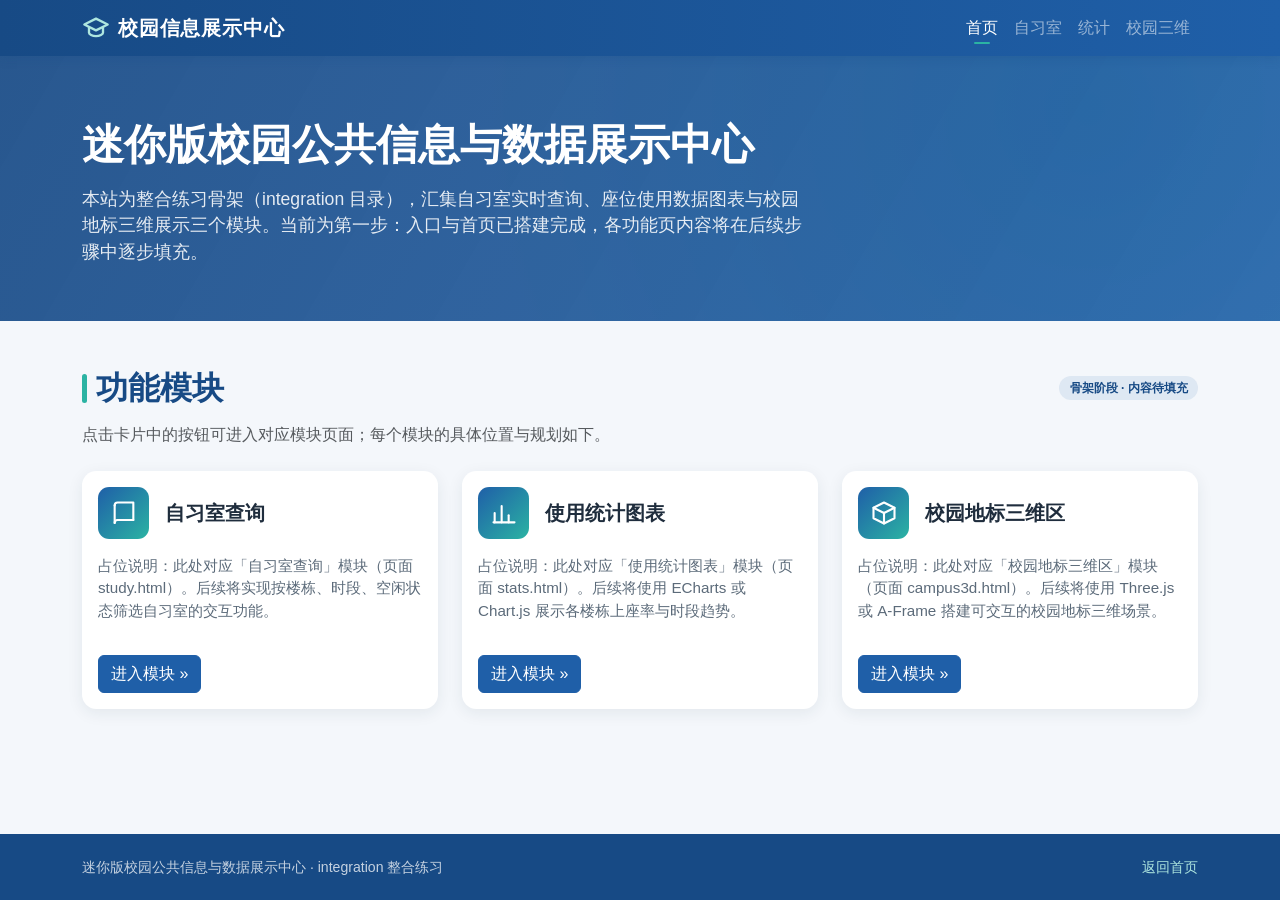
==== integration/index.html @ 42fd1b95 "feat: 搭建整合骨架与首页导航卡片 - 新建 integration 目录，本地引入 Bootstrap 5.3.3 与自定义 CSS - index.html 搭建四入口导航栏（首页/自习室/统" ====
<!DOCTYPE html>
<html lang="zh-CN">
<head>
  <meta charset="UTF-8">
  <meta name="viewport" content="width=device-width, initial-scale=1.0">
  <title>首页 - 校园公共信息与数据展示中心</title>
  <link rel="stylesheet" href="lib/bootstrap/css/bootstrap.min.css">
  <link rel="stylesheet" href="css/style.css">
</head>
<body>

  <!-- ============ 统一导航栏（四个模块入口） ============ -->
  <nav class="navbar navbar-expand-lg campus-navbar sticky-top" data-bs-theme="dark">
    <div class="container">
      <a class="navbar-brand d-flex align-items-center gap-2" href="index.html">
        <svg class="brand-logo" width="28" height="28" viewBox="0 0 24 24" fill="none" stroke="currentColor" stroke-width="2" stroke-linecap="round" stroke-linejoin="round" aria-hidden="true">
          <path d="M22 9 12 4 2 9l10 5 10-5Z"></path>
          <path d="M6 11.5V16c0 1.2 2.7 3 6 3s6-1.8 6-3v-4.5"></path>
        </svg>
        <span>校园信息展示中心</span>
      </a>
      <button class="navbar-toggler" type="button" data-bs-toggle="collapse" data-bs-target="#mainNav"
              aria-controls="mainNav" aria-expanded="false" aria-label="切换导航">
        <span class="navbar-toggler-icon"></span>
      </button>
      <div class="collapse navbar-collapse" id="mainNav">
        <ul class="navbar-nav ms-auto mb-2 mb-lg-0">
          <li class="nav-item">
            <a class="nav-link active" aria-current="page" href="index.html">首页</a>
          </li>
          <li class="nav-item">
            <a class="nav-link" href="study.html">自习室</a>
          </li>
          <li class="nav-item">
            <a class="nav-link" href="stats.html">统计</a>
          </li>
          <li class="nav-item">
            <a class="nav-link" href="campus3d.html">校园三维</a>
          </li>
        </ul>
      </div>
    </div>
  </nav>

  <!-- ============ 横幅 ============ -->
  <header class="campus-hero">
    <div class="container">
      <h1>迷你版校园公共信息与数据展示中心</h1>
      <p>本站为整合练习骨架（integration 目录），汇集自习室实时查询、座位使用数据图表与校园地标三维展示三个模块。当前为第一步：入口与首页已搭建完成，各功能页内容将在后续步骤中逐步填充。</p>
    </div>
  </header>

  <!-- ============ 首页模块卡片区块 ============ -->
  <main class="container my-5">
    <section>
      <div class="d-flex flex-wrap align-items-center justify-content-between gap-2 mb-3">
        <h2 class="section-title mb-0">功能模块</h2>
        <span class="tag-skeleton">骨架阶段 · 内容待填充</span>
      </div>
      <p class="text-muted mb-4">点击卡片中的按钮可进入对应模块页面；每个模块的具体位置与规划如下。</p>

      <div class="row g-4">

        <!-- 卡片 1：自习室查询 -->
        <div class="col-12 col-md-6 col-lg-4">
          <div class="card module-card">
            <div class="card-body d-flex flex-column">
              <div class="d-flex align-items-center gap-3 mb-3">
                <span class="module-icon">
                  <svg width="28" height="28" viewBox="0 0 24 24" fill="none" stroke="currentColor" stroke-width="1.8" stroke-linecap="round" stroke-linejoin="round" aria-hidden="true">
                    <path d="M4 5.5A2.5 2.5 0 0 1 6.5 3H20v15H6.5A2.5 2.5 0 0 0 4 20.5"></path>
                    <path d="M4 5.5v15"></path>
                    <path d="M20 18H6.5"></path>
                  </svg>
                </span>
                <h3 class="card-title h5 mb-0">自习室查询</h3>
              </div>
              <p class="card-text flex-grow-1">占位说明：此处对应「自习室查询」模块（页面 study.html）。后续将实现按楼栋、时段、空闲状态筛选自习室的交互功能。</p>
              <a class="btn btn-campus mt-3 align-self-start" href="study.html">进入模块 &raquo;</a>
            </div>
          </div>
        </div>

        <!-- 卡片 2：使用统计图表 -->
        <div class="col-12 col-md-6 col-lg-4">
          <div class="card module-card">
            <div class="card-body d-flex flex-column">
              <div class="d-flex align-items-center gap-3 mb-3">
                <span class="module-icon">
                  <svg width="28" height="28" viewBox="0 0 24 24" fill="none" stroke="currentColor" stroke-width="1.8" stroke-linecap="round" stroke-linejoin="round" aria-hidden="true">
                    <path d="M4 20v-8"></path>
                    <path d="M10 20V6"></path>
                    <path class="bar" d="M16 20v-6"></path>
                    <path d="M21 20H3"></path>
                  </svg>
                </span>
                <h3 class="card-title h5 mb-0">使用统计图表</h3>
              </div>
              <p class="card-text flex-grow-1">占位说明：此处对应「使用统计图表」模块（页面 stats.html）。后续将使用 ECharts 或 Chart.js 展示各楼栋上座率与时段趋势。</p>
              <a class="btn btn-campus mt-3 align-self-start" href="stats.html">进入模块 &raquo;</a>
            </div>
          </div>
        </div>

        <!-- 卡片 3：校园地标三维区 -->
        <div class="col-12 col-md-6 col-lg-4">
          <div class="card module-card">
            <div class="card-body d-flex flex-column">
              <div class="d-flex align-items-center gap-3 mb-3">
                <span class="module-icon">
                  <svg width="28" height="28" viewBox="0 0 24 24" fill="none" stroke="currentColor" stroke-width="1.8" stroke-linecap="round" stroke-linejoin="round" aria-hidden="true">
                    <path d="M12 3 21 7.5v9L12 21 3 16.5v-9L12 3Z"></path>
                    <path d="M3 7.5 12 12l9-4.5"></path>
                    <path d="M12 12v9"></path>
                  </svg>
                </span>
                <h3 class="card-title h5 mb-0">校园地标三维区</h3>
              </div>
              <p class="card-text flex-grow-1">占位说明：此处对应「校园地标三维区」模块（页面 campus3d.html）。后续将使用 Three.js 或 A-Frame 搭建可交互的校园地标三维场景。</p>
              <a class="btn btn-campus mt-3 align-self-start" href="campus3d.html">进入模块 &raquo;</a>
            </div>
          </div>
        </div>

      </div>
    </section>
  </main>

  <!-- ============ 页脚 ============ -->
  <footer class="campus-footer">
    <div class="container d-flex flex-wrap justify-content-between gap-2">
      <span>迷你版校园公共信息与数据展示中心 · integration 整合练习</span>
      <a href="index.html">返回首页</a>
    </div>
  </footer>

  <script src="lib/bootstrap/js/bootstrap.bundle.min.js"></script>
</body>
</html>
---- integration/css/style.css ----
/* ============================================================
   校园公共信息与数据展示中心 —— 自定义样式
   仅作为 Bootstrap 5.3 的补充，不覆盖其核心栅格与组件行为
   ============================================================ */

:root {
  --campus-primary: #1f5fa8;
  --campus-primary-dark: #174a85;
  --campus-accent: #2bb3a3;
  --campus-ink: #1f2d3d;
  --campus-muted: #5c6b7a;
  --campus-bg: #f4f7fb;
}

html,
body {
  overflow-x: hidden; /* 防止任何宽度下出现横向滚动条 */
}

body {
  font-family: "PingFang SC", "Microsoft YaHei", "Helvetica Neue", Arial, sans-serif;
  color: var(--campus-ink);
  background-color: var(--campus-bg);
  display: flex;
  flex-direction: column;
  min-height: 100vh;
}

main {
  flex: 1 0 auto;
}

/* ---------- 导航栏 ---------- */
.campus-navbar {
  background: linear-gradient(90deg, var(--campus-primary-dark), var(--campus-primary));
  box-shadow: 0 2px 10px rgba(23, 74, 133, 0.25);
}

.campus-navbar .navbar-brand {
  font-weight: 700;
  letter-spacing: 0.04em;
  font-size: clamp(0.95rem, 1.2vw + 0.7rem, 1.25rem);
  white-space: nowrap;
}

.campus-navbar .brand-logo {
  flex: 0 0 auto;
  color: #aee6df;
}

.campus-navbar .nav-link {
  font-weight: 500;
  padding: 0.5rem 1rem;
  position: relative;
}

.campus-navbar .nav-link:hover,
.campus-navbar .nav-link:focus {
  color: #aee6df;
}

.campus-navbar .nav-link.active {
  color: #fff;
}

.campus-navbar .nav-link.active::after {
  content: "";
  position: absolute;
  left: 1rem;
  right: 1rem;
  bottom: 0.25rem;
  height: 2px;
  border-radius: 2px;
  background-color: var(--campus-accent);
}

.campus-navbar .navbar-toggler {
  border-color: rgba(255, 255, 255, 0.55);
}

.campus-navbar .navbar-toggler:focus {
  box-shadow: 0 0 0 0.2rem rgba(43, 179, 163, 0.35);
}

/* ---------- 首页横幅 ---------- */
.campus-hero {
  background: linear-gradient(120deg, rgba(23, 74, 133, 0.92), rgba(31, 95, 168, 0.88)),
    radial-gradient(circle at 85% 20%, rgba(43, 179, 163, 0.55), transparent 55%);
  color: #fff;
  padding: 4rem 0 3.5rem;
}

.campus-hero h1 {
  font-size: clamp(1.5rem, 2.6vw + 0.8rem, 2.6rem);
  font-weight: 700;
  margin-bottom: 1rem;
}

.campus-hero p {
  max-width: 720px;
  margin-bottom: 0;
  color: rgba(255, 255, 255, 0.88);
  font-size: clamp(0.95rem, 0.6vw + 0.8rem, 1.1rem);
}

/* ---------- 模块卡片 ---------- */
.section-title {
  font-weight: 700;
  color: var(--campus-primary-dark);
  position: relative;
  padding-left: 0.85rem;
}

.section-title::before {
  content: "";
  position: absolute;
  left: 0;
  top: 0.15em;
  bottom: 0.15em;
  width: 5px;
  border-radius: 3px;
  background-color: var(--campus-accent);
}

.module-card {
  border: 0;
  border-radius: 0.9rem;
  background-color: #fff;
  box-shadow: 0 4px 16px rgba(31, 45, 61, 0.08);
  transition: transform 0.2s ease, box-shadow 0.2s ease;
  height: 100%;
}

.module-card:hover {
  transform: translateY(-6px);
  box-shadow: 0 12px 28px rgba(31, 45, 61, 0.16);
}

.module-icon {
  width: 3.2rem;
  height: 3.2rem;
  border-radius: 0.7rem;
  display: inline-flex;
  align-items: center;
  justify-content: center;
  color: #fff;
  background: linear-gradient(135deg, var(--campus-primary), var(--campus-accent));
}

.module-card .card-title {
  font-weight: 700;
  color: var(--campus-ink);
}

.module-card .card-text {
  color: var(--campus-muted);
  font-size: 0.95rem;
}

.tag-skeleton {
  font-size: 0.75rem;
  font-weight: 600;
  color: var(--campus-primary-dark);
  background-color: rgba(31, 95, 168, 0.1);
  border-radius: 1rem;
  padding: 0.2rem 0.65rem;
}

.btn-campus {
  --bs-btn-color: #fff;
  --bs-btn-bg: var(--campus-primary);
  --bs-btn-border-color: var(--campus-primary);
  --bs-btn-hover-color: #fff;
  --bs-btn-hover-bg: var(--campus-primary-dark);
  --bs-btn-hover-border-color: var(--campus-primary-dark);
  --bs-btn-active-bg: var(--campus-primary-dark);
  --bs-btn-active-border-color: var(--campus-primary-dark);
}

.btn-outline-campus {
  --bs-btn-color: var(--campus-primary);
  --bs-btn-border-color: var(--campus-primary);
  --bs-btn-hover-color: #fff;
  --bs-btn-hover-bg: var(--campus-primary);
  --bs-btn-hover-border-color: var(--campus-primary);
  --bs-btn-active-bg: var(--campus-primary-dark);
  --bs-btn-active-border-color: var(--campus-primary-dark);
}

/* ---------- 子页面占位区 ---------- */
.page-banner {
  background: linear-gradient(120deg, var(--campus-primary-dark), var(--campus-primary));
  color: #fff;
  padding: 2.6rem 0;
}

.page-banner h1 {
  font-size: clamp(1.4rem, 2vw + 0.8rem, 2.1rem);
  font-weight: 700;
  margin: 0;
}

.placeholder-block {
  border: 2px dashed #b9c9da;
  border-radius: 0.9rem;
  background-color: rgba(255, 255, 255, 0.7);
  padding: 2.5rem 1.5rem;
  text-align: center;
}

.placeholder-block .placeholder-icon {
  color: var(--campus-primary);
  margin-bottom: 1rem;
}

.placeholder-block h2 {
  font-size: 1.2rem;
  font-weight: 700;
  color: var(--campus-primary-dark);
}

.placeholder-block p,
.placeholder-block li {
  color: var(--campus-muted);
}

.placeholder-block ul {
  display: inline-block;
  text-align: left;
}

/* ---------- 页脚 ---------- */
.campus-footer {
  background-color: var(--campus-primary-dark);
  color: rgba(255, 255, 255, 0.75);
  padding: 1.4rem 0;
  font-size: 0.88rem;
}

.campus-footer a {
  color: #aee6df;
  text-decoration: none;
}
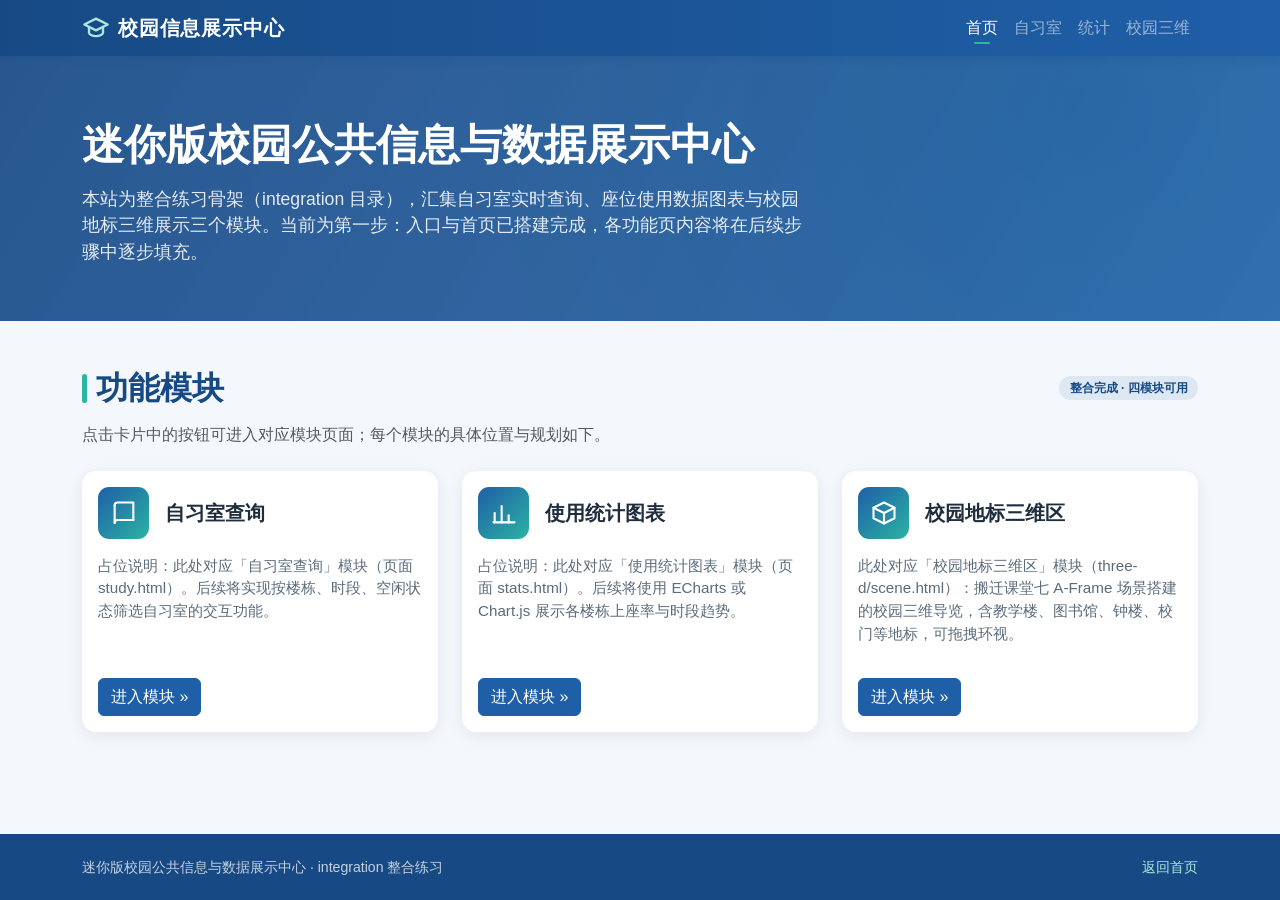
==== commit 1ee2197a: "feat: 三维区与自查证据 - 新建 three-d/scene.html，搬迁课堂七 A-Frame 场景为「校园三维导览」：校门双柱横梁、中央道路、教学楼、图书馆、钟楼（红尖顶钟面）、飘扬红旗、" ====
--- a/integration/index.html
+++ b/integration/index.html
@@ -35,7 +35,7 @@
             <a class="nav-link" href="stats.html">统计</a>
           </li>
           <li class="nav-item">
-            <a class="nav-link" href="campus3d.html">校园三维</a>
+            <a class="nav-link" href="three-d/scene.html">校园三维</a>
           </li>
         </ul>
       </div>
@@ -55,7 +55,7 @@
     <section>
       <div class="d-flex flex-wrap align-items-center justify-content-between gap-2 mb-3">
         <h2 class="section-title mb-0">功能模块</h2>
-        <span class="tag-skeleton">骨架阶段 · 内容待填充</span>
+        <span class="tag-skeleton">整合完成 · 四模块可用</span>
       </div>
       <p class="text-muted mb-4">点击卡片中的按钮可进入对应模块页面；每个模块的具体位置与规划如下。</p>
 
@@ -116,8 +116,8 @@
                 </span>
                 <h3 class="card-title h5 mb-0">校园地标三维区</h3>
               </div>
-              <p class="card-text flex-grow-1">占位说明：此处对应「校园地标三维区」模块（页面 campus3d.html）。后续将使用 Three.js 或 A-Frame 搭建可交互的校园地标三维场景。</p>
-              <a class="btn btn-campus mt-3 align-self-start" href="campus3d.html">进入模块 &raquo;</a>
+              <p class="card-text flex-grow-1">此处对应「校园地标三维区」模块（three-d/scene.html）：搬迁课堂七 A-Frame 场景搭建的校园三维导览，含教学楼、图书馆、钟楼、校门等地标，可拖拽环视。</p>
+              <a class="btn btn-campus mt-3 align-self-start" href="three-d/scene.html">进入模块 &raquo;</a>
             </div>
           </div>
         </div>
